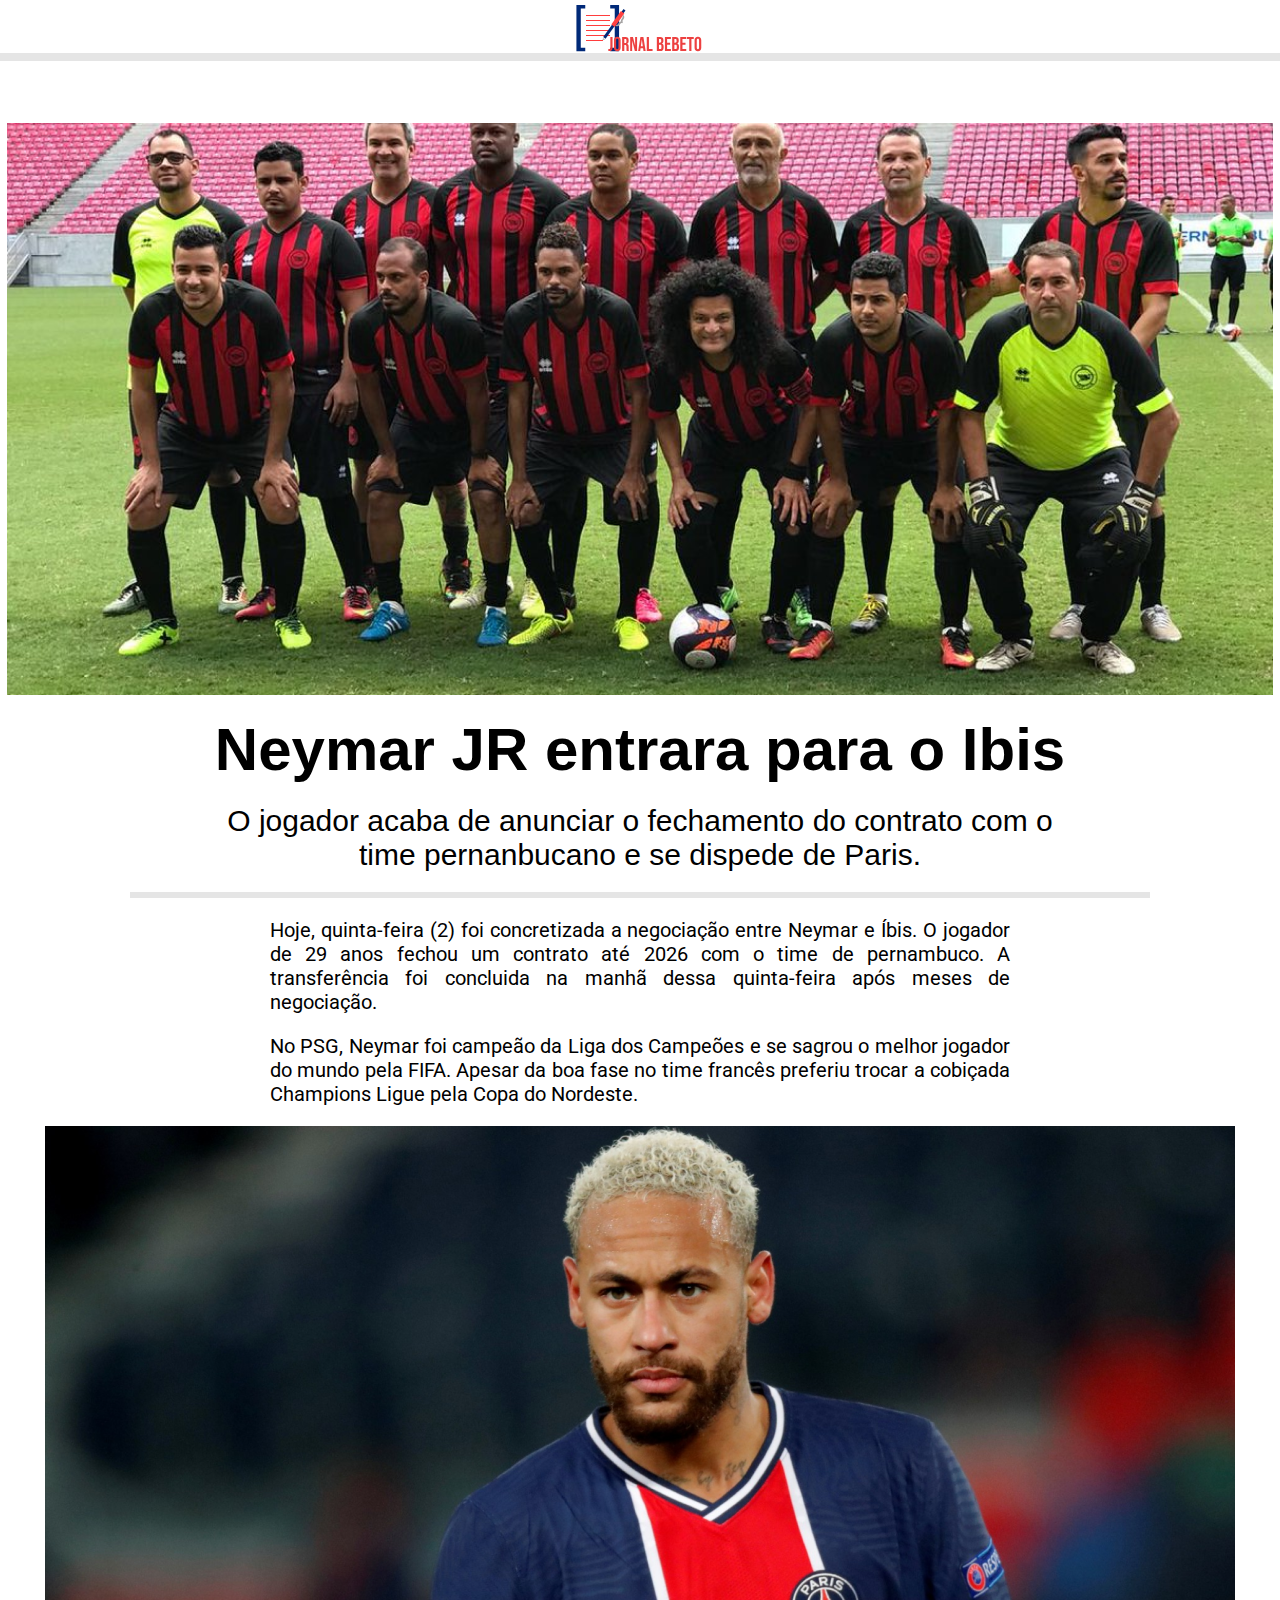
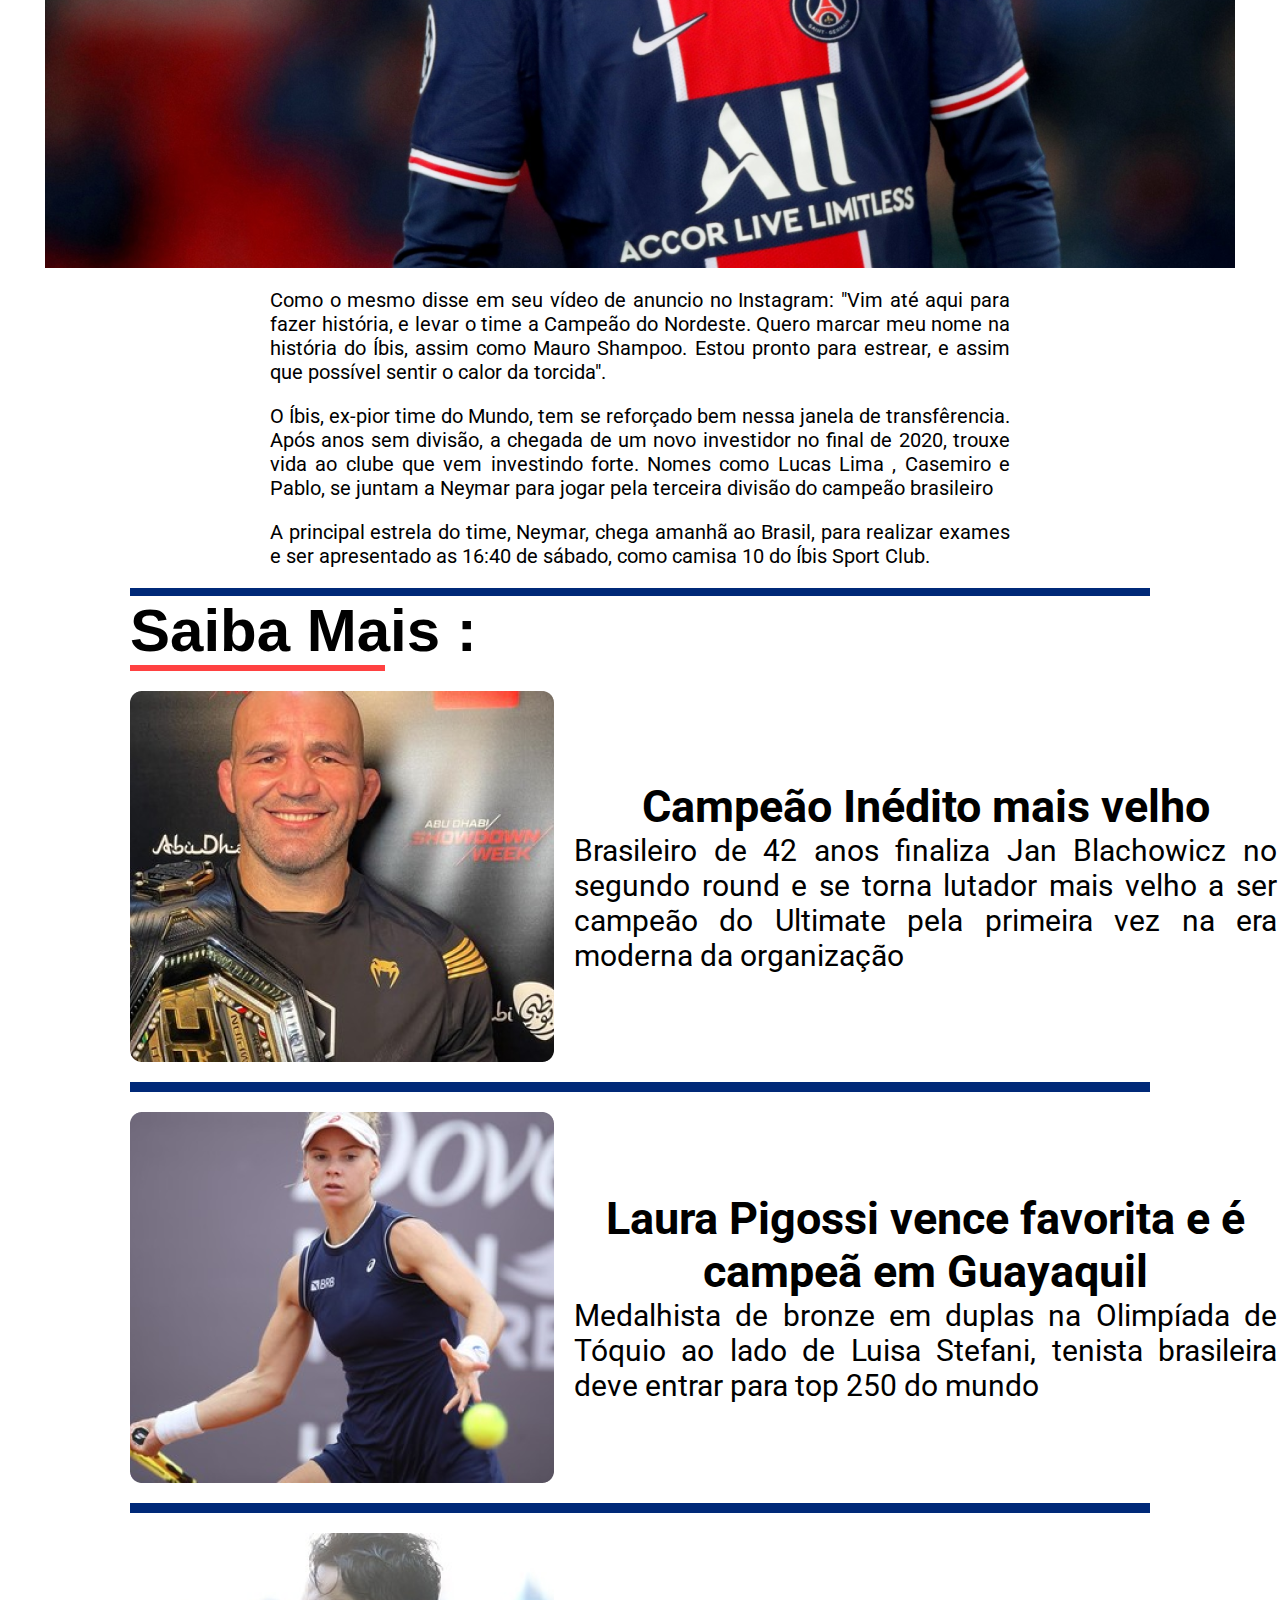
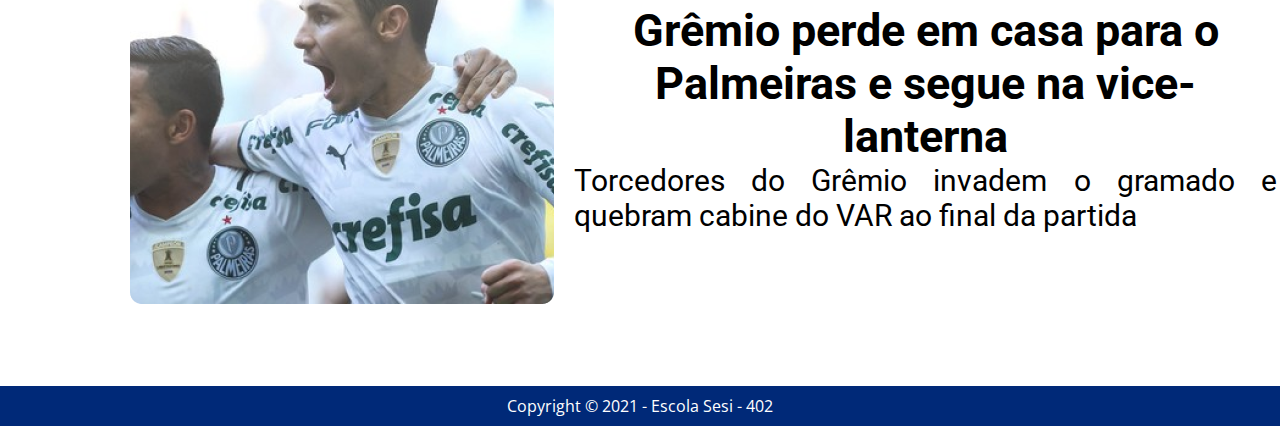
==== index.html @ 1adad864 "Primeira pagina de noticia do jornal" ====
<!DOCTYPE html>
<html lang="pt-br">

<head>
    <meta charset="UTF-8">
    <meta http-equiv="X-UA-Compatible" content="IE=edge">
    <meta name="viewport" content="width=device-width, initial-scale=1.0">
    <link rel="stylesheet" href="css/style.css">
    <title>Jornal Bebeto</title>
</head>

<body>
    <header class="box-margin container-margin">
        <img src="assets/Logo Jornal.svg" alt="Logo do Jornal Bebeto">
    </header>
    <hr class="divisoria">
    <main class="container-margin">
        <section class="box-titulo">
            <img src="assets/Imagem ibis 1.png" alt="Foto do time do Ibis">
            <h1>Neymar JR entrara para o Ibis</h1>
            <p>O jogador acaba de anunciar o fechamento do contrato com o time pernanbucano e se dispede de Paris.</p>
            <hr>
        </section>

        <section class="box-noticia">
            <p> Hoje, quinta-feira (2) foi concretizada a negociação entre Neymar e Íbis. O jogador de 29 anos fechou um
                contrato até 2026 com o time de pernambuco. A transferência foi concluida na manhã dessa quinta-feira
                após meses de negociação.</p>
            <p> No PSG, Neymar foi campeão da Liga dos Campeões e se sagrou o melhor jogador do mundo pela FIFA. Apesar
                da boa fase no time francês preferiu trocar a cobiçada Champions Ligue pela Copa do Nordeste. </p>
            <img src="assets/ney 1.png" alt="Neymar no PSG">
            <p> Como o mesmo disse em seu vídeo de anuncio no Instagram: "Vim até aqui para fazer história, e levar o
                time a Campeão do Nordeste. Quero marcar meu nome na história do Íbis, assim como Mauro Shampoo. Estou
                pronto para estrear, e assim que possível sentir o calor da torcida". </p>
            <p> O Íbis, ex-pior time do Mundo, tem se reforçado bem nessa janela de transfêrencia. Após anos sem
                divisão, a chegada de um novo investidor no final de 2020, trouxe vida ao clube que vem investindo
                forte. Nomes como Lucas Lima , Casemiro e Pablo, se juntam a Neymar para jogar pela terceira divisão do
                campeão brasileiro </p>
            <p> A principal estrela do time, Neymar, chega amanhã ao Brasil, para realizar exames e ser apresentado as
                16:40 de sábado, como camisa 10 do Íbis Sport Club.</p>
            <hr>
        </section>

        <section class="container-saiba-mais">
            <div>
                <h2>Saiba Mais :</h2>
                <hr class="hr-saiba-mais">
            </div>
            <article class="box-saiba-mais">
                <img src="assets/Banner.png" alt="Campeão brasileiro do UFC">
                <div>
                    <h3>Campeão Inédito mais velho</h3>
                    <span>Brasileiro de 42 anos finaliza Jan Blachowicz no segundo round e se torna lutador mais velho a
                        ser
                        campeão do Ultimate pela primeira vez na era moderna da organização</span>
                </div>
            </article>

            <hr class="hr-divisoria">

            <article class="box-saiba-mais">
                <img src="assets/Banner-1.png" alt="Jogadora de Tênis medalista olimpica">
                <div>
                    <h3>Laura Pigossi vence favorita e é campeã em Guayaquil</h3>
                    <span>Medalhista de bronze em duplas na Olimpíada de Tóquio ao lado de Luisa Stefani, tenista
                        brasileira
                        deve entrar para top 250 do mundo</span>
                </div>
            </article>

            <hr class="hr-divisoria">

            <article class="box-saiba-mais">
                <img src="assets/Banner-2.png" alt="Jogadores do Palmeiras">
                <div>
                    <h3>Grêmio perde em casa para o Palmeiras e segue na vice-lanterna</h3>
                    <span>Torcedores do Grêmio invadem o gramado e quebram cabine do VAR ao final da partida</span>
                </div>
            </article>

        </section>

    </main>

    <footer>
        <span>Copyright © 2021 - Escola Sesi - 402</span>
    </footer>
</body>

</html>
---- css/style.css ----
@import url('https://fonts.googleapis.com/css2?family=Roboto&display=swap');
@import url('https://fonts.googleapis.com/css2?family=Open+Sans&display=swap');

*{
    margin: 0;
    padding: 0;
    border: 0;
    box-sizing: border-box;
}

.container-margin{
    width: 1550;
    margin: 0 130px;
    display: flex;
    flex-direction: column;
    align-items: center;
    justify-content: center;
}

.divisoria{
    border: 4px solid #E5E5E5;
    width: 100%;
    margin-bottom: 62px;
}

.box-titulo{
    border-bottom: 6px solid #E5E5E5;
    width: 100%;
    display: flex;
    flex-direction: column;
    align-items: center;
    margin-bottom: 20px;
}

.box-titulo h1{
    font-family: 'Segoe UI', Tahoma, Verdana, sans-serif;
    font-size: 60px;
    font-weight: bold;
    text-align: center;
    padding: 20px;
}

.box-titulo p{
    font-family: 'Segoe UI', Tahoma, Verdana, sans-serif;
    font-size: 30px;
    font-weight: 500;
    text-align: center;
    width: 830px;
    padding-bottom: 20px;
}

.box-noticia{
    font-family: 'Roboto', sans-serif;
    border-bottom: 8px solid #002978;
    width: 100%;
    font-size: 20px;
    display: flex;
    flex-direction: column;
    justify-content: center;
    align-items: center;
}

.box-noticia p{
    width: 740px;
    text-align: justify;
    padding-bottom: 20px;
}

.box-noticia img{
    padding-bottom: 20px;
}

.container-saiba-mais{
    width: 100%;
}

.container-saiba-mais h2{
    font-family: 'Segoe UI', Tahoma, Verdana, sans-serif;
    font-size: 60px;
}

.hr-saiba-mais{
    border: 3px solid #FF4141;
    width: 25%;
}

.box-saiba-mais{
    display: flex;
    font-family: 'Roboto', sans-serif;
    width: 1147px;
    padding-bottom: 20px;
    padding-top: 20px;
}

.box-saiba-mais div{
    padding-left: 20px;
    display: flex;
    flex-direction: column;
    justify-content: center;
    text-align: justify;
}

.box-saiba-mais h3{
    font-size: 45px;
    text-align: center;
}

.box-saiba-mais span{
    font-size: 30px;
    justify-content: center;
    text-align: justify;
}

.hr-divisoria{
    border: 5px solid #002978;
}

footer{
    background-color: #002978;
    width: 100%;
    height: 40px;
    display: flex;
    justify-content: center;
    align-items: center;
    margin-top: 62px;
}

footer span{
    color: white;
    font-family: 'Open Sans', sans-serif;
}
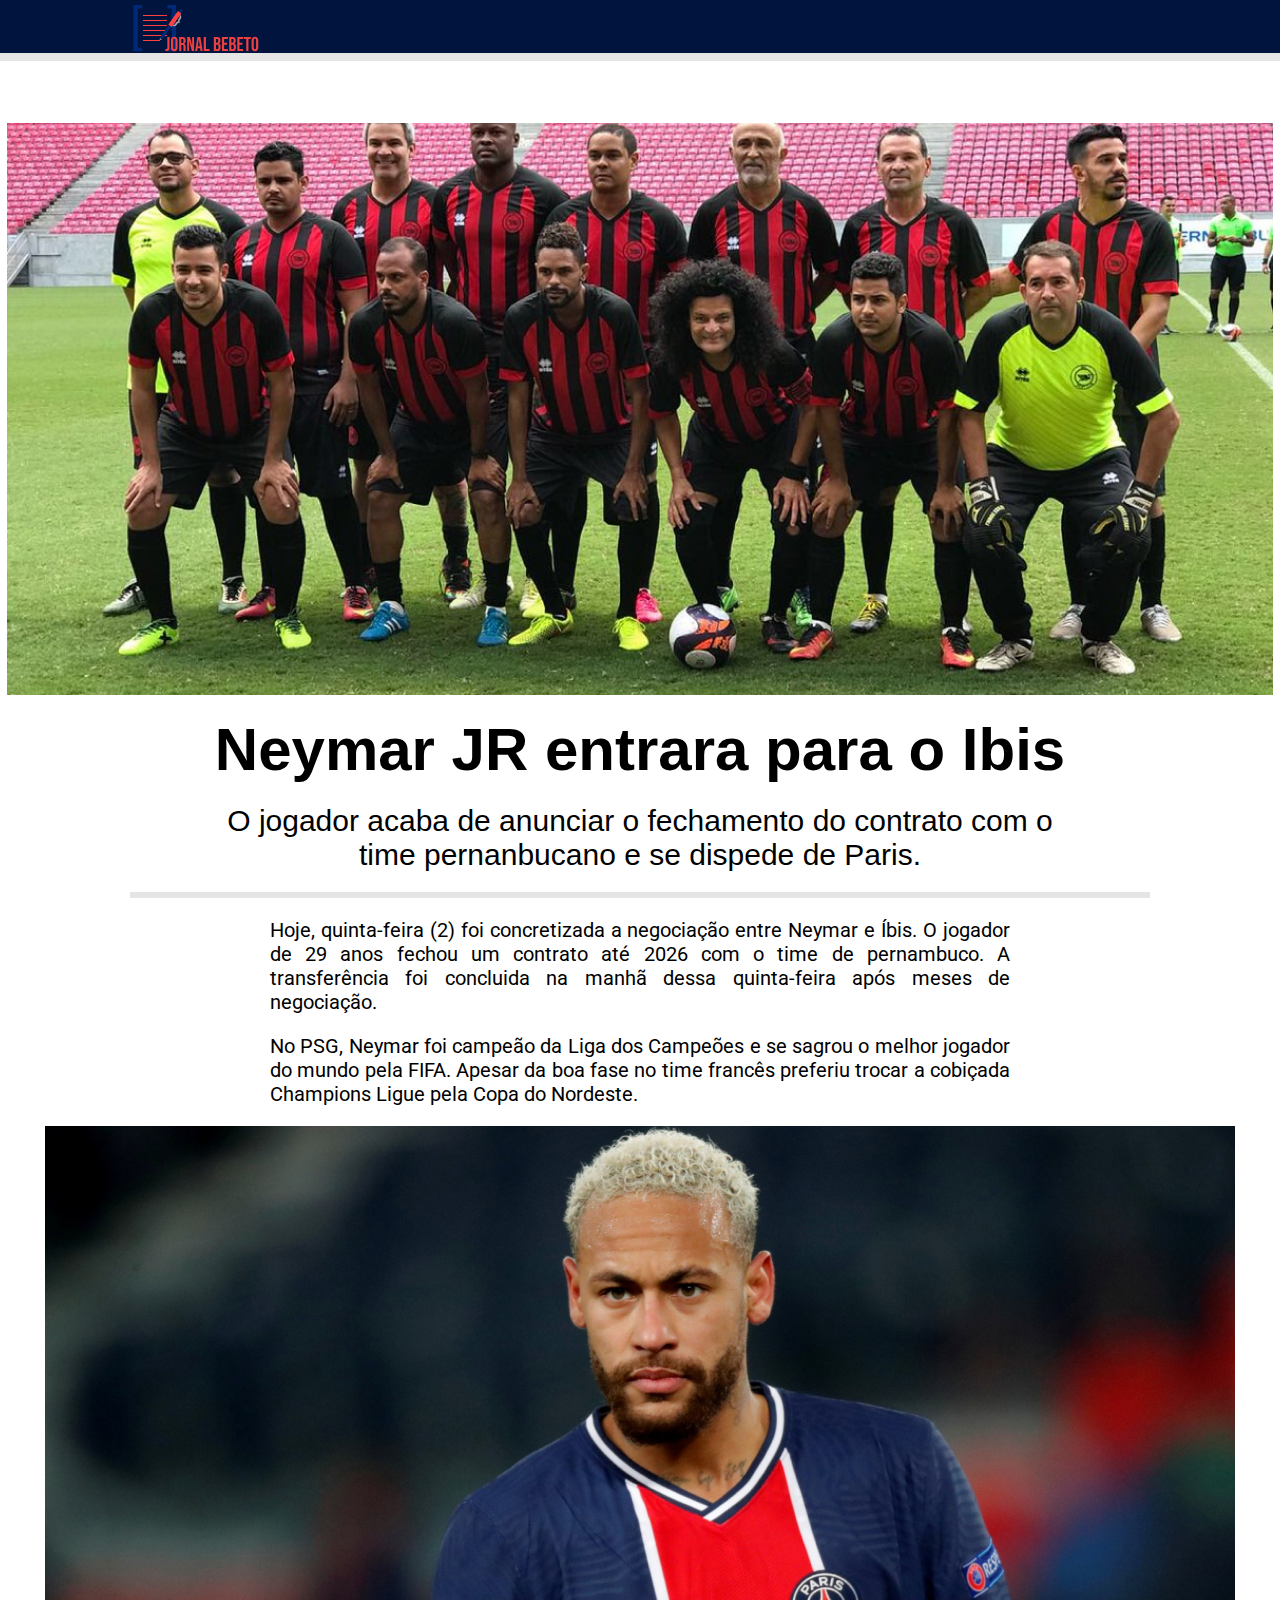
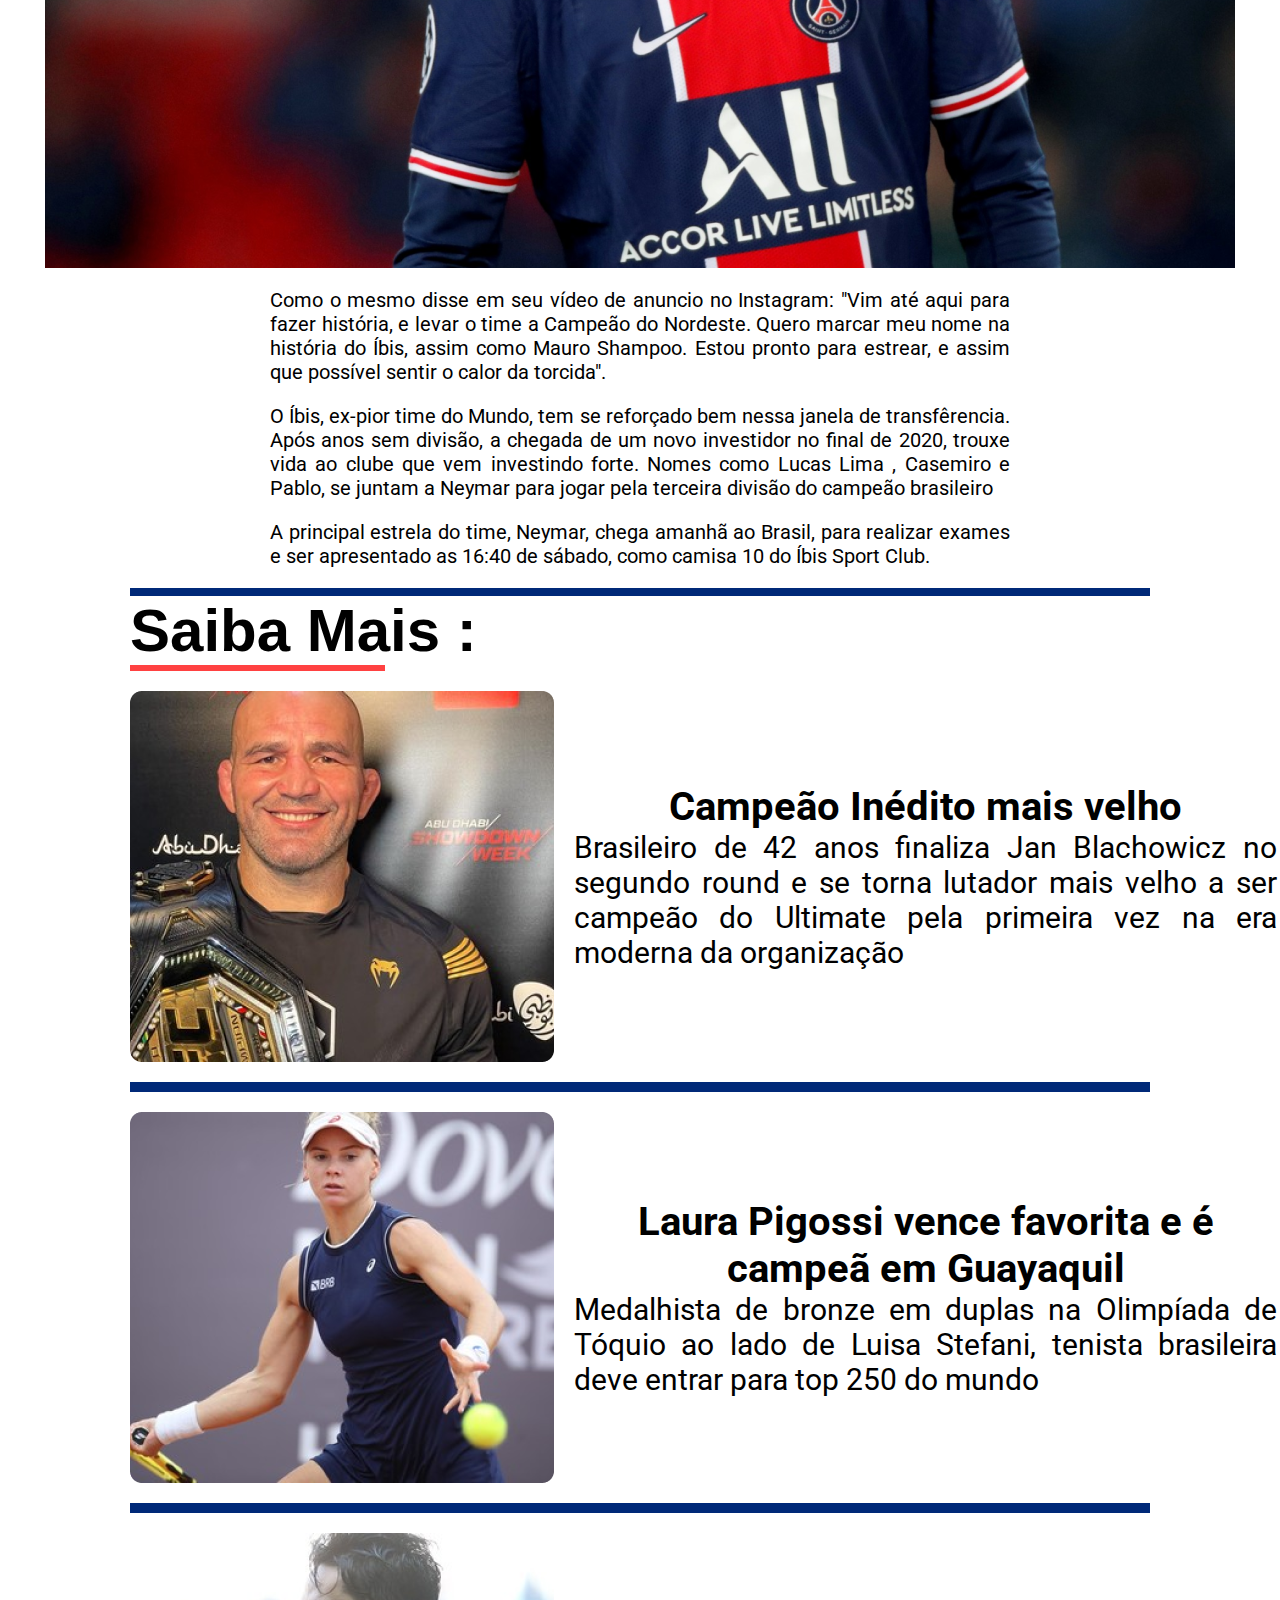
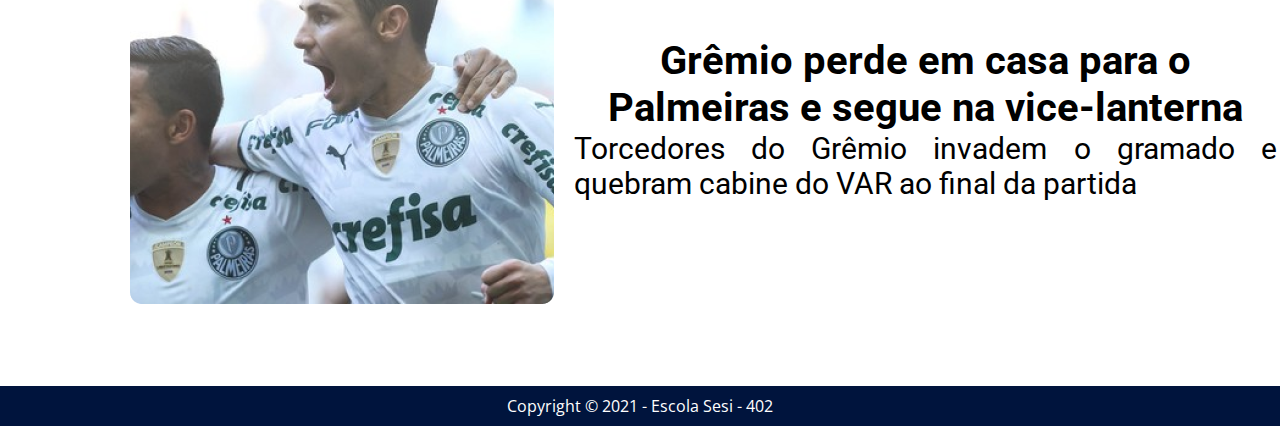
==== commit ce9d39ae: "Header arrumado" ====
--- a/index.html
+++ b/index.html
@@ -10,8 +10,8 @@
 </head>
 
 <body>
-    <header class="box-margin container-margin">
-        <img src="assets/Logo Jornal.svg" alt="Logo do Jornal Bebeto">
+    <header>
+        <img class="container-margin" src="assets/Logo Jornal.svg" alt="Logo do Jornal Bebeto">
     </header>
     <hr class="divisoria">
     <main class="container-margin">
--- a/css/style.css
+++ b/css/style.css
@@ -6,6 +6,10 @@
     padding: 0;
     border: 0;
     box-sizing: border-box;
+}
+
+header{
+    background-color: #00143d;
 }
 
 .container-margin{
@@ -101,7 +105,7 @@
 }
 
 .box-saiba-mais h3{
-    font-size: 45px;
+    font-size: 40px;
     text-align: center;
 }
 
@@ -116,7 +120,7 @@
 }
 
 footer{
-    background-color: #002978;
+    background-color: #00143d;
     width: 100%;
     height: 40px;
     display: flex;
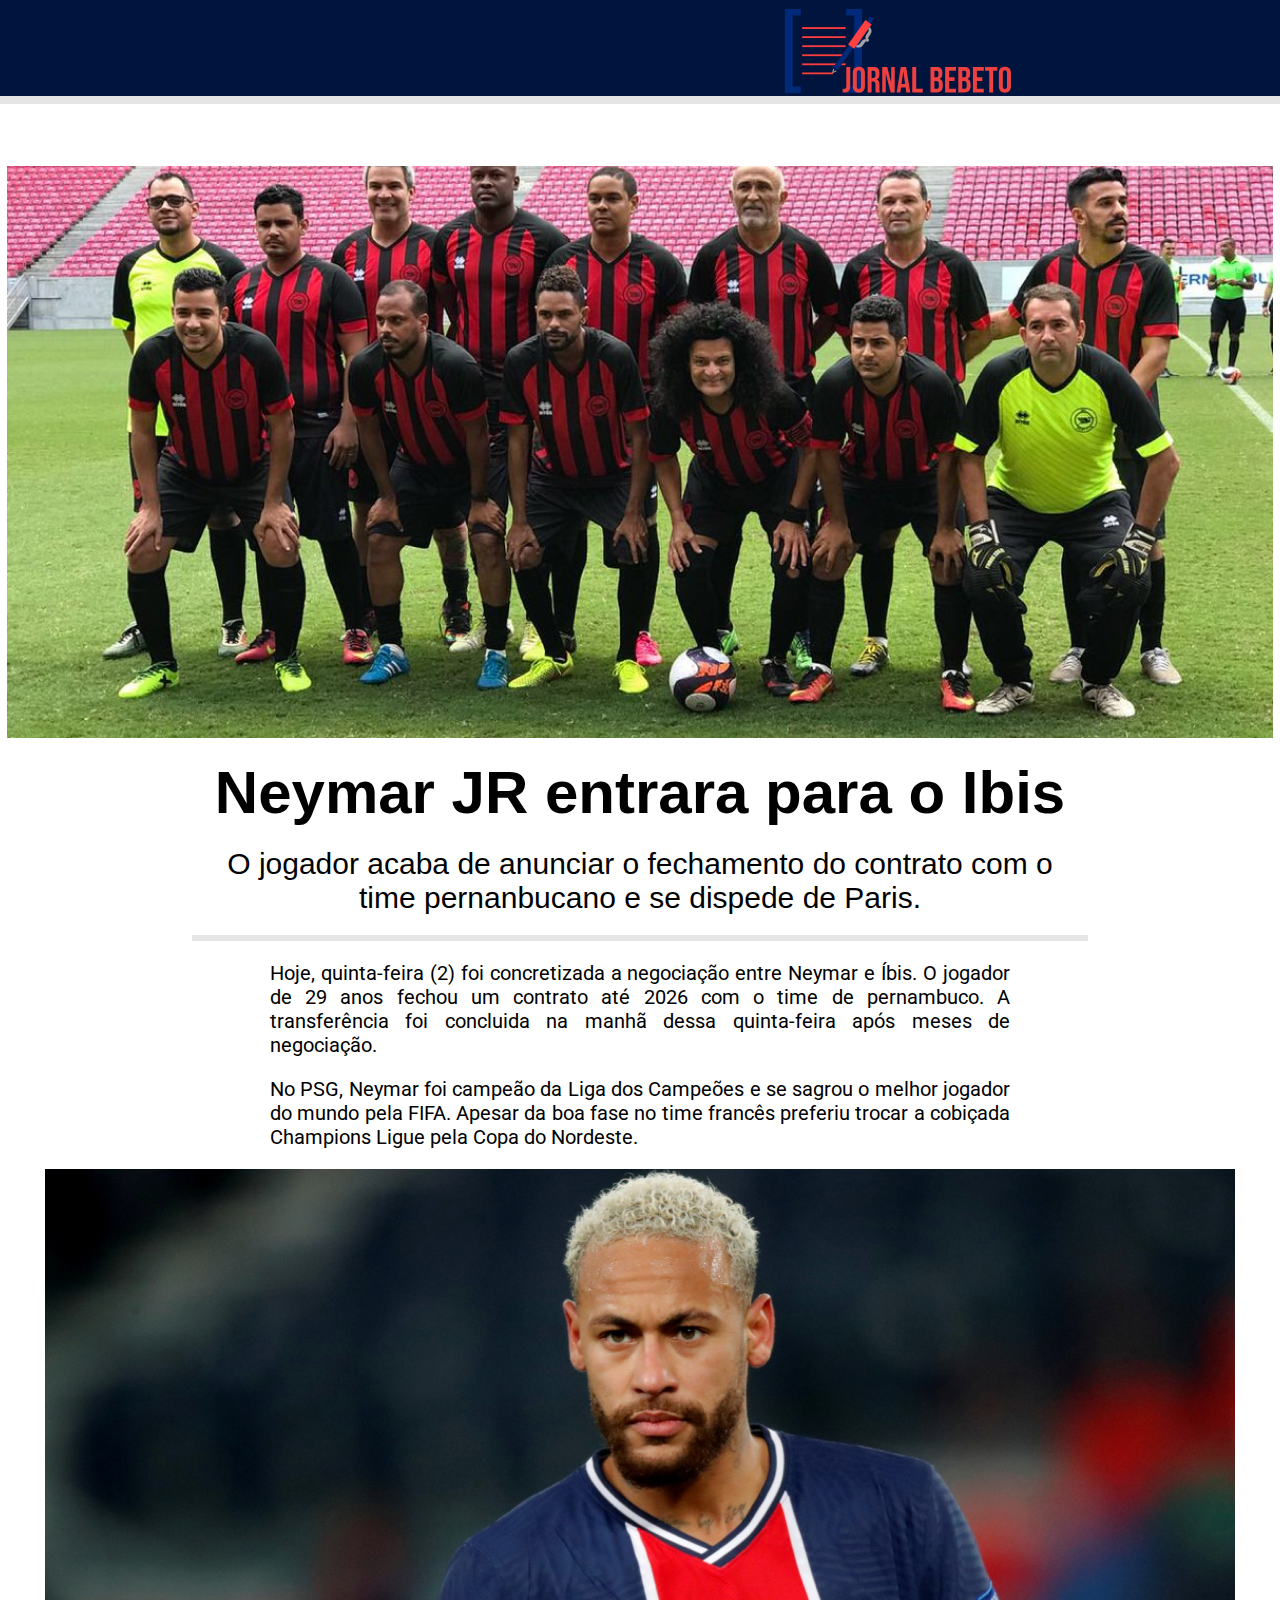
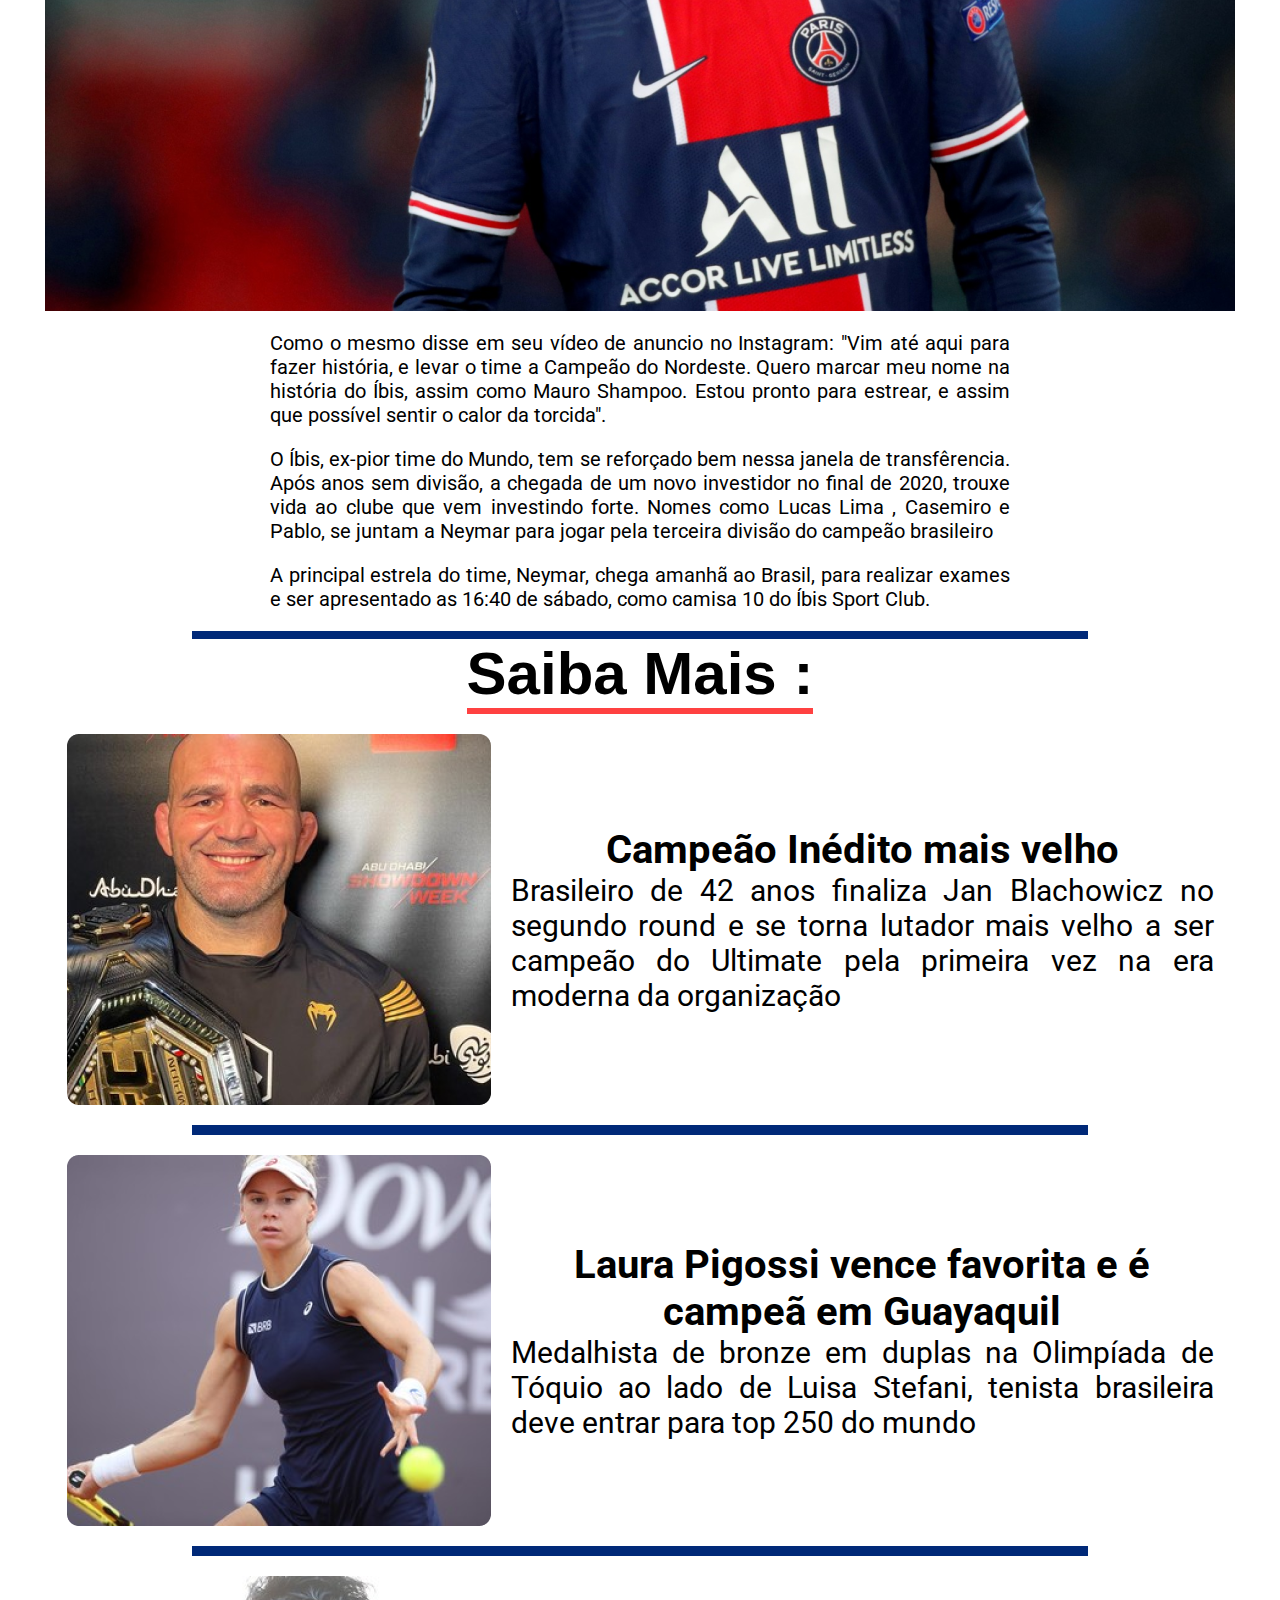
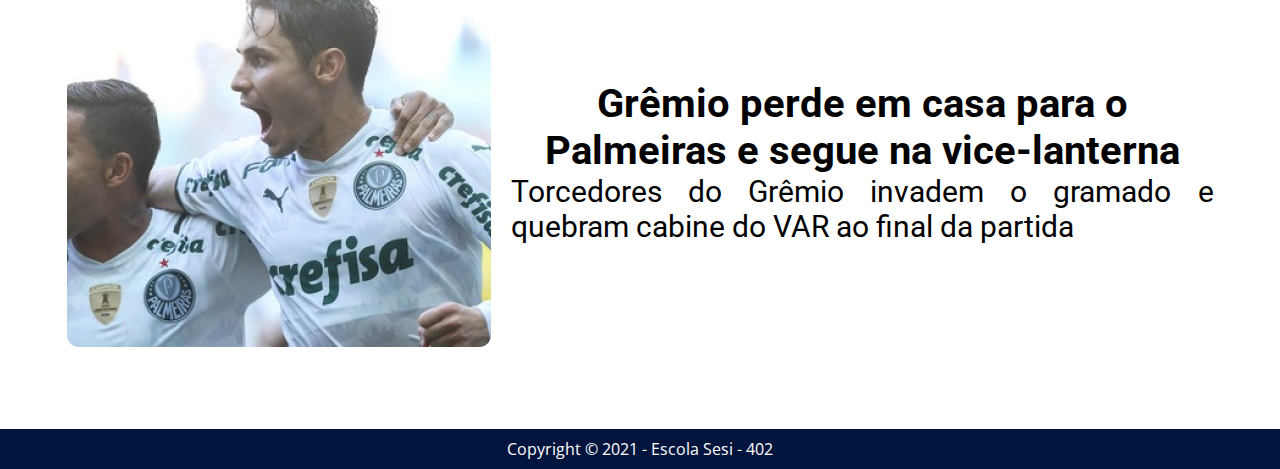
==== commit 88ddca63: "Correções nas paginas porem a logo ainda esta no meio" ====
--- a/index.html
+++ b/index.html
@@ -9,7 +9,7 @@
     <title>Jornal Bebeto</title>
 </head>
 
-<body>
+<body class="container-site">
     <header>
         <img class="container-margin" src="assets/Logo Jornal.svg" alt="Logo do Jornal Bebeto">
     </header>
--- a/css/style.css
+++ b/css/style.css
@@ -8,13 +8,27 @@
     box-sizing: border-box;
 }
 
+.container-site{
+    display: flex;
+    flex-direction: column;
+    justify-content: center;
+    align-items: center;
+    width: 100%;
+}
+
 header{
     background-color: #00143d;
+    width: 100%;
+}
+
+header img{
+    width: 243px;
+    height: 96px;
 }
 
 .container-margin{
-    width: 1550;
-    margin: 0 130px;
+    width: 100%;
+    margin: 0 260px;
     display: flex;
     flex-direction: column;
     align-items: center;
@@ -29,7 +43,7 @@
 
 .box-titulo{
     border-bottom: 6px solid #E5E5E5;
-    width: 100%;
+    width: 70%;
     display: flex;
     flex-direction: column;
     align-items: center;
@@ -56,7 +70,7 @@
 .box-noticia{
     font-family: 'Roboto', sans-serif;
     border-bottom: 8px solid #002978;
-    width: 100%;
+    width: 70%;
     font-size: 20px;
     display: flex;
     flex-direction: column;
@@ -76,6 +90,10 @@
 
 .container-saiba-mais{
     width: 100%;
+    display: flex;
+    flex-direction: column;
+    justify-content: center;
+    align-items: center;
 }
 
 .container-saiba-mais h2{
@@ -85,7 +103,7 @@
 
 .hr-saiba-mais{
     border: 3px solid #FF4141;
-    width: 25%;
+    width: 100%;
 }
 
 .box-saiba-mais{
@@ -117,6 +135,7 @@
 
 .hr-divisoria{
     border: 5px solid #002978;
+    width: 70%;
 }
 
 footer{
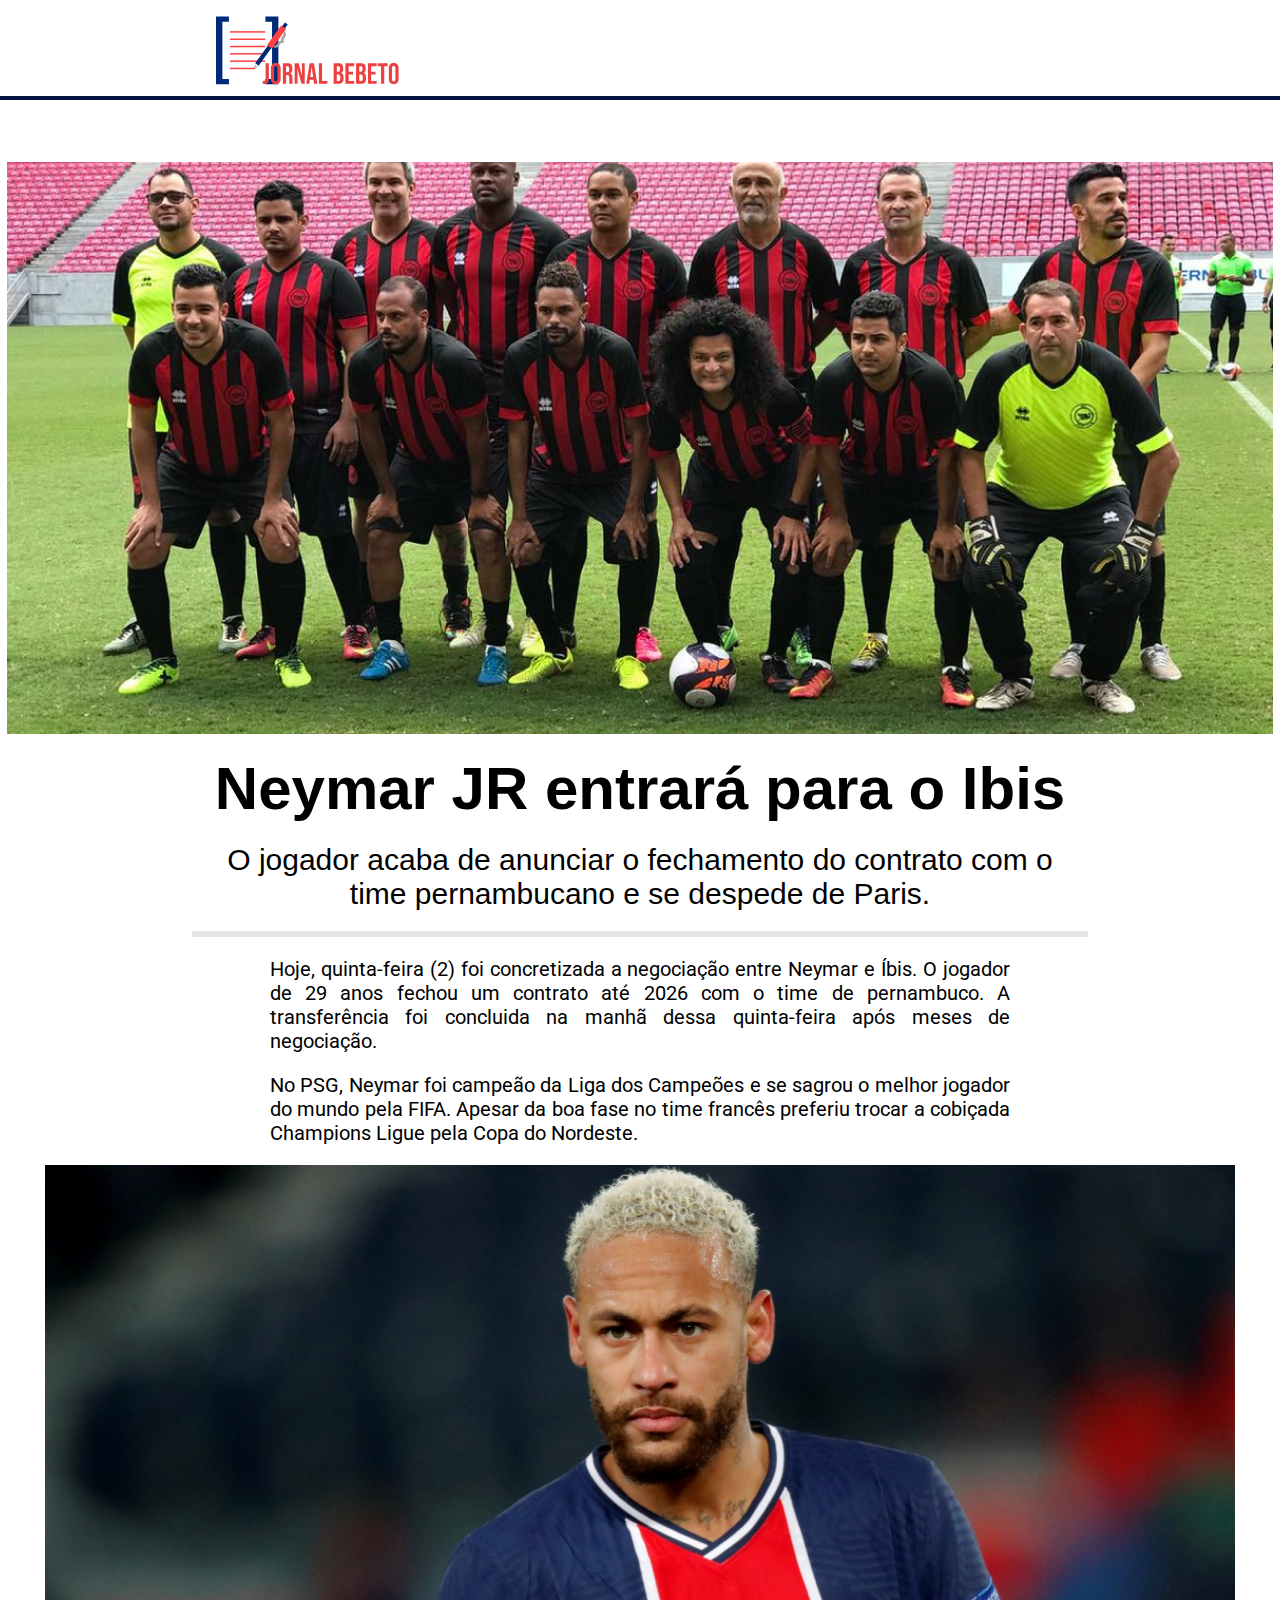
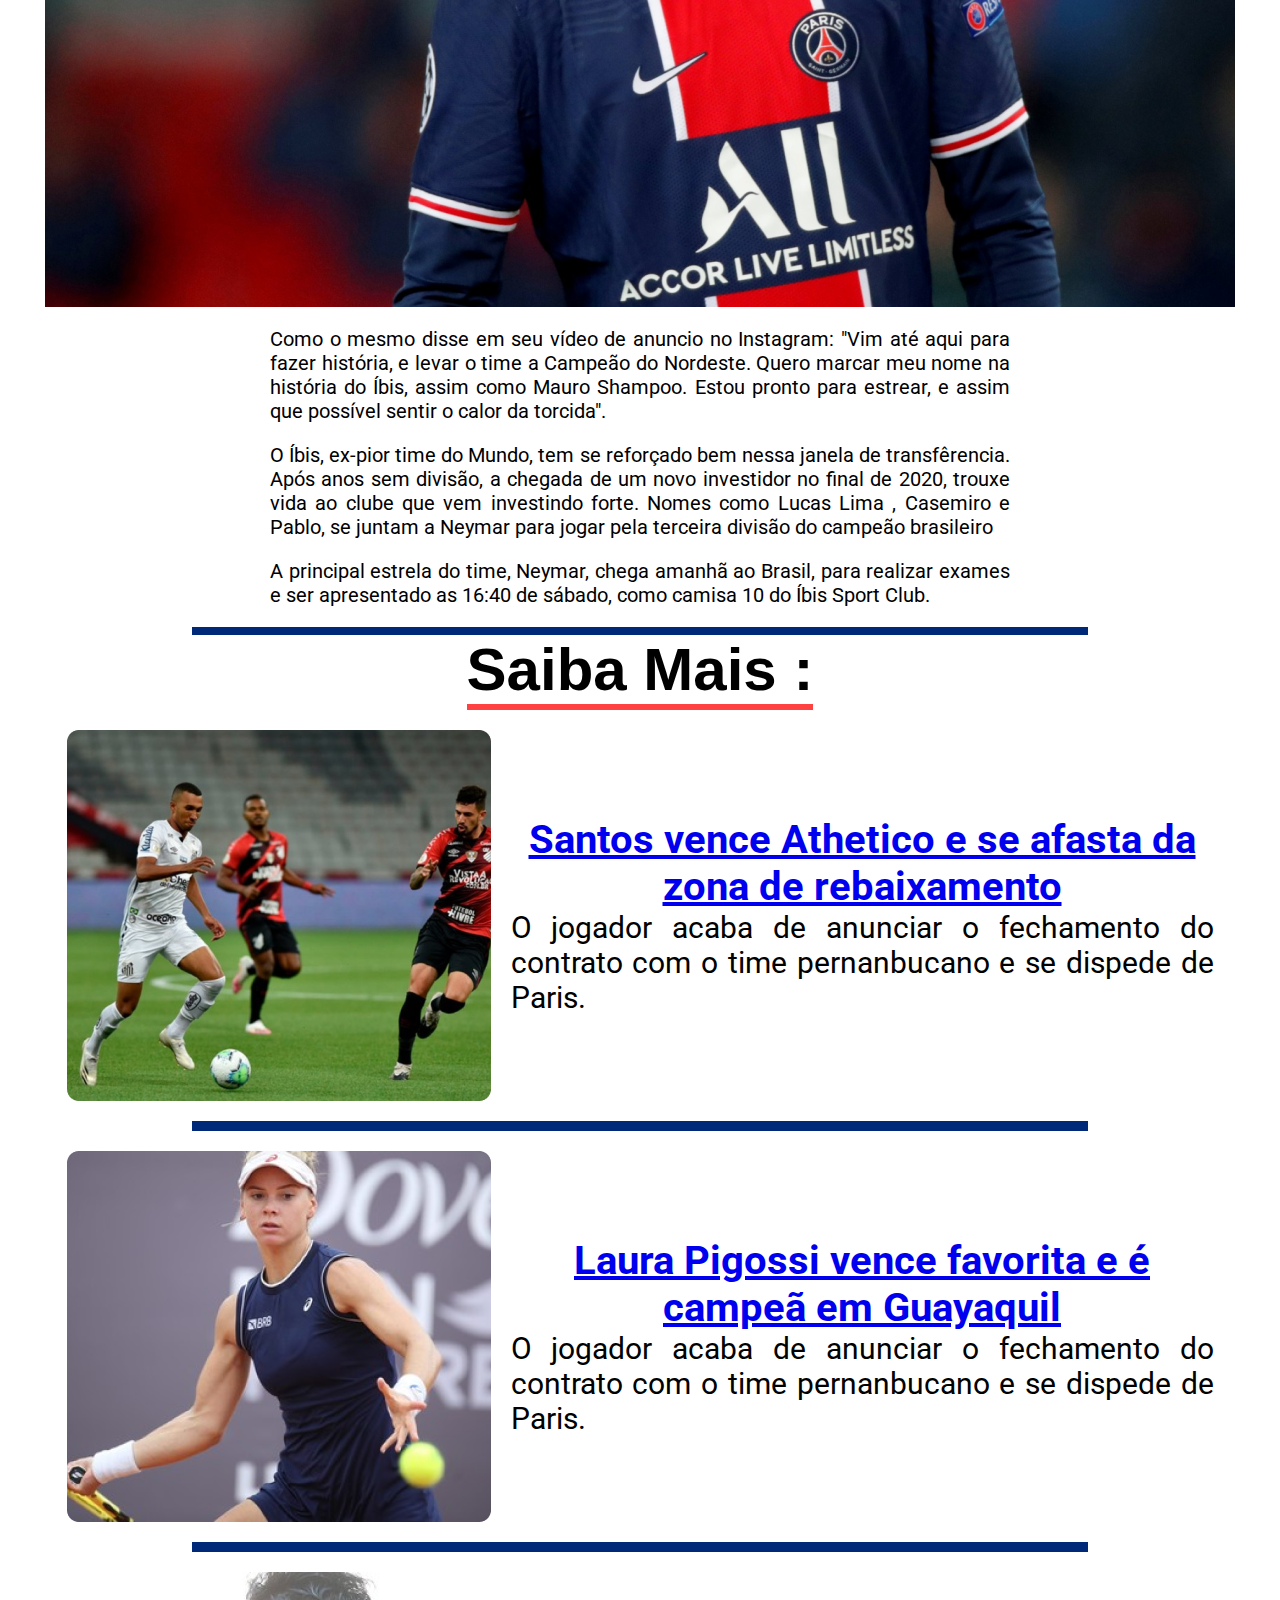
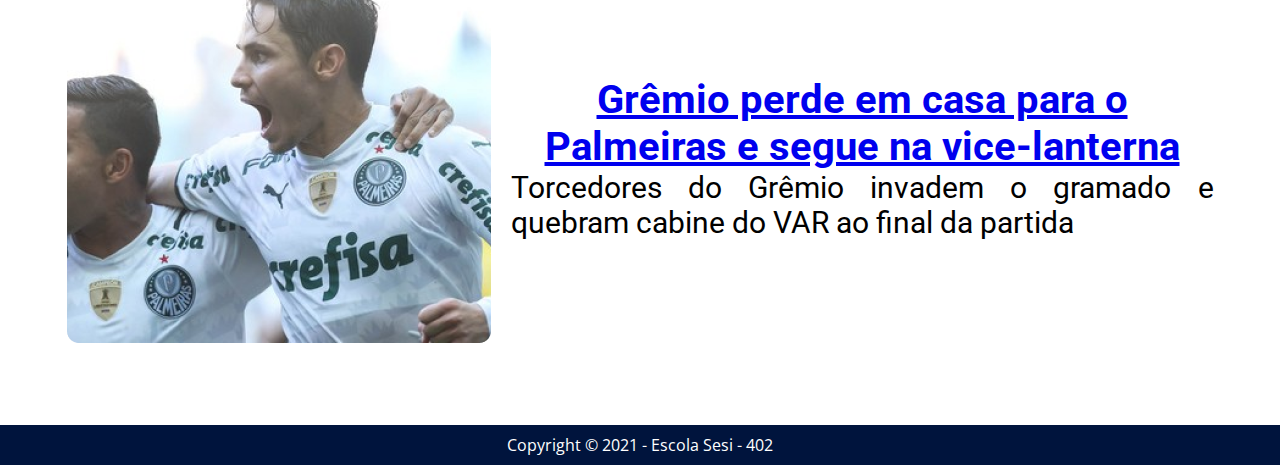
==== commit e8e5ba2e: "Site finalizado falta subir pro ar" ====
--- a/index.html
+++ b/index.html
@@ -11,14 +11,16 @@
 
 <body class="container-site">
     <header>
-        <img class="container-margin" src="assets/Logo Jornal.svg" alt="Logo do Jornal Bebeto">
+        <div class="box-logo">
+            <img src="assets/Logo Jornal.svg" alt="Logo do Jornal Bebeto">
+        </div>
     </header>
     <hr class="divisoria">
     <main class="container-margin">
         <section class="box-titulo">
             <img src="assets/Imagem ibis 1.png" alt="Foto do time do Ibis">
-            <h1>Neymar JR entrara para o Ibis</h1>
-            <p>O jogador acaba de anunciar o fechamento do contrato com o time pernanbucano e se dispede de Paris.</p>
+            <h1>Neymar JR entrará para o Ibis</h1>
+            <p>O jogador acaba de anunciar o fechamento do contrato com o time pernambucano e se despede de Paris.</p>
             <hr>
         </section>
 
@@ -47,12 +49,10 @@
                 <hr class="hr-saiba-mais">
             </div>
             <article class="box-saiba-mais">
-                <img src="assets/Banner.png" alt="Campeão brasileiro do UFC">
+                <img src="assets/banner-santos.png" alt="Campeão brasileiro do UFC">
                 <div>
-                    <h3>Campeão Inédito mais velho</h3>
-                    <span>Brasileiro de 42 anos finaliza Jan Blachowicz no segundo round e se torna lutador mais velho a
-                        ser
-                        campeão do Ultimate pela primeira vez na era moderna da organização</span>
+                    <a href="SegundaReportagem.html"><h3>Santos vence Athetico e se afasta da zona de rebaixamento</h3></a>
+                    <span> O jogador acaba de anunciar o fechamento do contrato com o time pernanbucano e se dispede de Paris.</span>
                 </div>
             </article>
 
@@ -61,10 +61,8 @@
             <article class="box-saiba-mais">
                 <img src="assets/Banner-1.png" alt="Jogadora de Tênis medalista olimpica">
                 <div>
-                    <h3>Laura Pigossi vence favorita e é campeã em Guayaquil</h3>
-                    <span>Medalhista de bronze em duplas na Olimpíada de Tóquio ao lado de Luisa Stefani, tenista
-                        brasileira
-                        deve entrar para top 250 do mundo</span>
+                    <a href="https://istoe.com.br/laura-pigossi-arrasa-favorita-e-e-campea-em-guayaquil/"><h3>Laura Pigossi vence favorita e é campeã em Guayaquil</h3></a>
+                    <span> O jogador acaba de anunciar o fechamento do contrato com o time pernanbucano e se dispede de Paris.</span>
                 </div>
             </article>
 
@@ -73,8 +71,8 @@
             <article class="box-saiba-mais">
                 <img src="assets/Banner-2.png" alt="Jogadores do Palmeiras">
                 <div>
-                    <h3>Grêmio perde em casa para o Palmeiras e segue na vice-lanterna</h3>
-                    <span>Torcedores do Grêmio invadem o gramado e quebram cabine do VAR ao final da partida</span>
+                    <a href="https://www.lance.com.br/brasileirao/palmeiras-vence-reassume-lugar-afunda-gremio-torcedores-invadem-campo-quebram-cabine-var.html"><h3>Grêmio perde em casa para o Palmeiras e segue na vice-lanterna</h3></a>
+                    <span> Torcedores do Grêmio invadem o gramado e quebram cabine do VAR ao final da partida</span>
                 </div>
             </article>
 
--- a/css/style.css
+++ b/css/style.css
@@ -17,12 +17,21 @@
 }
 
 header{
-    background-color: #00143d;
     width: 100%;
+    display: flex;
+    justify-content: center;
+    align-items: center;
+}
+
+.box-logo{
+    width: 67%;
+    display: flex;
+    justify-content: flex-start;
+    align-items: center;
 }
 
 header img{
-    width: 243px;
+    width: 196px;
     height: 96px;
 }
 
@@ -36,7 +45,7 @@
 }
 
 .divisoria{
-    border: 4px solid #E5E5E5;
+    border: 2px solid #00143d;
     width: 100%;
     margin-bottom: 62px;
 }
